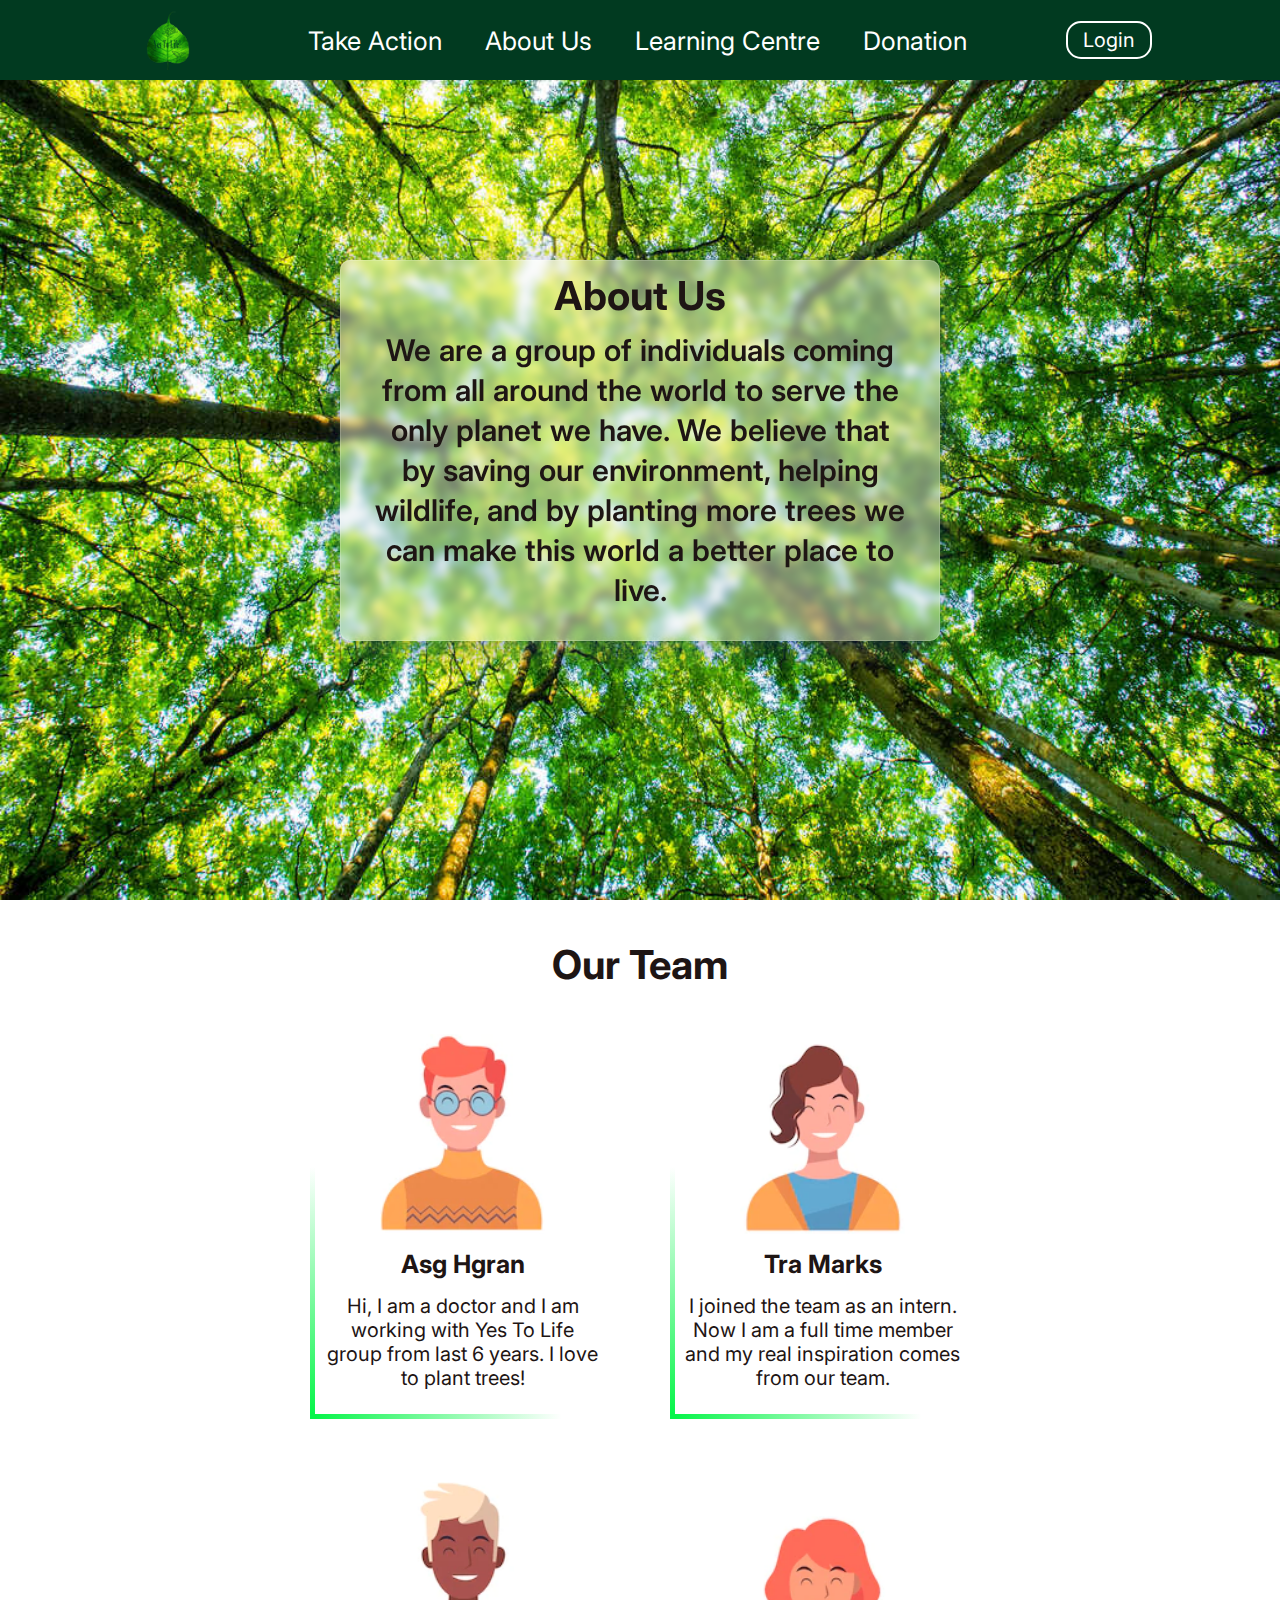
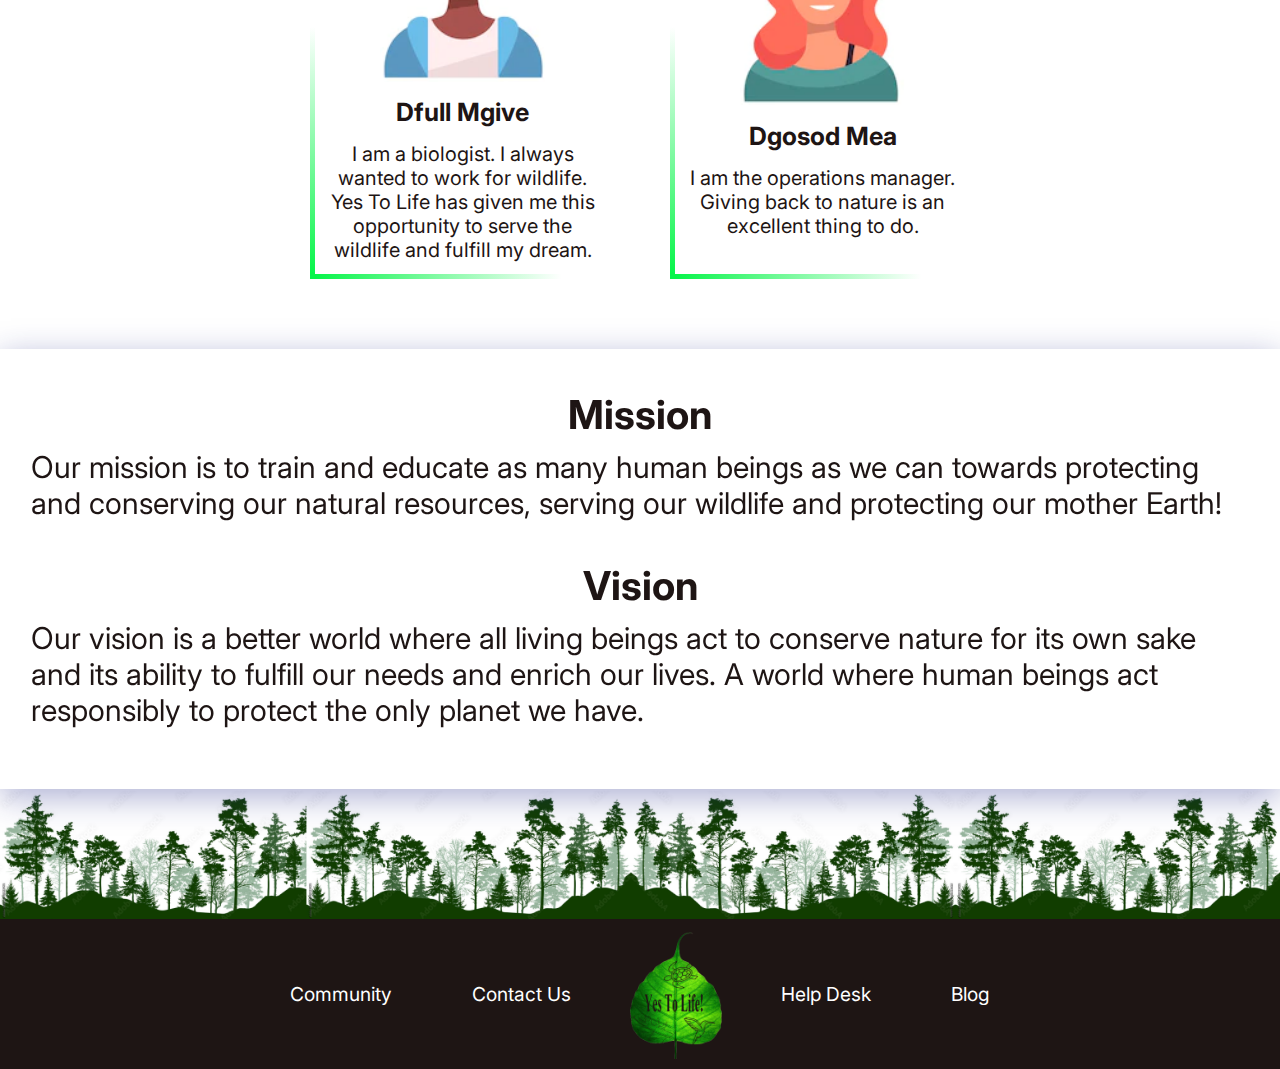
==== aboutUs.html @ 3ca6a57f "third commit with new pages take action and about us" ====
<!DOCTYPE html>
<html lang="en">
<head>
    <meta charset="UTF-8">
    <meta http-equiv="X-UA-Compatible" content="IE=edge">
    <meta name="viewport" content="width=device-width, initial-scale=1.0">
    <title>Yes To Life!/About Us</title>
    <link rel="stylesheet" href="styles.css"/>
    <!-- Inter font -->
    <link rel="preconnect" href="https://fonts.googleapis.com">
    <link rel="preconnect" href="https://fonts.gstatic.com" crossorigin>
    <link href="https://fonts.googleapis.com/css2?family=Inter:wght@300;400;500;600;700;800;900&display=swap" rel="stylesheet"> 
</head>
<body>
    <header>
        <div class="logo">
            <a href="index.html"><img src="images/logo.png" alt="leaf logo"/></a>
        </div>
        <nav>
            <ul id="links">
                <li><a href="takeAction.html">Take Action</a></li>
                <li><a href="aboutUs.html">About Us</a></li>
                <li><a href="#">Learning Centre</a></li>
                <li><a href="#">Donation</a></li>
                <img src="images/close.png" alt="close icon" onclick="closeMenu()"/>     
            </ul>
            <img src="images/open.png" alt="open icon" onclick="openMenu()"/>
        </nav>    
        <button class="loginBtn">Login</button>
    </header>
        <section class="aboutContent">
            <div class="about">
            <h1>About Us</h1>
            <p>We are a group of individuals coming from all around the world to serve the only planet we have. We believe that by saving our environment, helping wildlife, and by planting more trees we can make this world a better place to live.</p>
           </div>
        </section>
        <section class="ourTeam">
            <h2 class="teamHeading">Our Team</h2>
            <div class="teamCards">
                <div class="teamCard">
                    <img src="images/avatar1.png" alt="image of an employee"/>
                    <div class="teamContent">
                        <h3>Asg Hgran</h3>
                        <p>Hi, I am a doctor and I am working with Yes To Life group from last 6 years. I love to plant trees!</p>
                    </div>
                </div>
                <div class="teamCard">
                    <img src="images/avatar2.png" alt="image of an employee"/>
                    <div class="teamContent">
                        <h3>Tra Marks</h3>
                        <p>I joined the team as an intern. Now I am a full time member and my real inspiration comes from our team.</p>
                    </div>
                </div>
                <div class="teamCard">
                    <img src="images/avatar3.png" alt="image of an employee"/>
                    <div class="teamContent">
                        <h3>Dfull Mgive</h3>
                        <p>I am a biologist. I always wanted to work for wildlife. Yes To Life has given me this opportunity to serve the wildlife and fulfill my dream.</p>
                    </div>
                </div>
                <div class="teamCard">
                    <img src="images/avatar4.png" alt="image of an employee"/>
                    <div class="teamContent">
                        <h3>Dgosod Mea</h3>
                        <p>I am the operations manager. Giving back to nature is an excellent thing to do. </p>
                    </div>
                </div>
            </div> 
        </section>
        <section class="missionContent">
            <div class="mission">
                <h1>Mission</h1>
                <p>Our mission is to train and educate as many human beings as we can towards protecting and conserving our natural resources, serving our wildlife and protecting our mother Earth!</p>
                <h1>Vision</h1>
                <p>Our vision is a better world where all living beings act to conserve nature for its own sake and its ability to fulfill our needs and enrich our lives. A world where human beings act responsibly to protect the only planet we have.</p>
            </div>
        </sections>
      
       
    
    
    

    <div class="bottomTrees">
        <img src="images/trees.png" alt="trees in a row"/>
    </div>
      <footer>
              <ul class="footerLinks">
                  <li><a href="#">Community</a></li>
                  <li><a href="#">Contact Us</a></li>
              </ul>
              <div class="footerLogo">
                  <a href="#"><img src="images/logo.png" alt="leaf logo"/></a>
              </div>
              <ul class="footerLinks">
                  <li><a href="#">Help Desk</a></li>
                  <li><a href="#">Blog</a></li>
              </ul>
      </footer>
      
<script src="/main.js"></script>

  </body>
  </html>
---- styles.css ----
*{
    margin: 0;
    padding: 0;
    box-sizing: border-box;
    font-family: "inter", serif, sans-serif;
}
li{
    list-style: none;
}
/* Variables */
:root{
    font-size: 62.5%;
    --cardinGreen: #013A20;
    --white: #FFFFFF;
    --brightGreen: #56CD05;
    --cocoaBrown: #1E1514;
    --cream: #ECD5BB;
    --malachite: #06F549;
}
body{
    overflow-x: hidden;
}
header{
    width: 100%;
    height: 80px;
    padding: 30px 10%;
    background-color: var(--cardinGreen);
    display: flex;
    justify-content: space-between;
    align-items: center;  
    position: fixed;
    z-index: 1000;
}
.logo{
    width: 60px;
    height: 60px;
    border-radius: 50%;
    transition: all 0.8s ease-in-out;
    margin: 0 1rem;
    flex-shrink: 0;
}
.logo img{
    width: 100%;
    height: 100%;
    object-fit: cover;
    cursor: pointer;
}
.logo:hover{
    transform: scale(1.1);
    box-shadow: 0 0 80px 3px #62f458;
    background-color: var(--white);
}
nav ul li{
    display: inline-block;
    padding: 0 2rem;    
}
.links{
    align-items: center;
}
a{
    color: var(--white);
    font-size: clamp(16px, 2vw, 26px);
    text-decoration: none;
    cursor: pointer;
    position: relative;
}
header ul li a::before{
    content: "";
    width: 0;
    height: 5px;
    position: absolute;
    top: 120%;
    left: 0;
    background-color: var(--white);
    transition: all 0.5s;
}
header ul li a::after{
    content: "";
    width: 0;
    height: 5px;
    position: absolute;
    top: 120%;
    right: 0;
    background-color: var(--brightGreen);
    transition: all 0.5s;
}
ul li a:hover:before{
    width: 50%;
    transform: translateX(100%);
}
ul li a:hover:after{
    width: 50%;
    transform: translateX(-100%);
}
button{
    background-color: var(--cardinGreen);
    color: var(--white);
    font-size: clamp(16px, 2vw, 30px);
    padding: 0.5rem 1.5rem;
    border: 2px solid white;
    border-radius: 1.5rem;
    cursor: pointer;
    transition: all 0.3s ease-in-out;
}
button:hover{
    background-color: var(--white);
    color: var(--cardinGreen);
    border: 2px solid var(--cardinGreen);
}
.container{
    display: flex;
    justify-content: center;
    align-items: center;
    width: 100vw;  
}
.videoContainer{
    display: flex;
    justify-content: center;
    align-items: center;
    padding: 0;
    width: 100%;
    height: 100%;
    padding-top: 80px;
    overflow-x: hidden;
}
.videoContainer iframe{
    margin: 0 auto;
    width: 100%;
    height: 80vh;
    object-fit: cover;
    overflow-x: hidden;
}

.stories{
    display: flex;
    justify-content: center;
    align-items: center;
    flex-wrap: wrap;
    margin-top: 10rem;
}
.card{
    width: 500px;
    height: 350px;
    background-color: var(--cocoaBrown);
    position: relative;
    margin: 20px;
    box-shadow: rgba(0, 0, 0, 0.45) 0px 25px 20px -20px;
    cursor: pointer;
}
.content{
    position: absolute;
    width: 80%;
    height: 80px;
    overflow: hidden;
    bottom: 0;
    left: 10%;
    background-color: var(--white);
    text-align: center;
    transition: 0.5s;
}
.content h3{
    font-size: 2rem;
    margin: 25px;
}
.content p{
    width: 80%;
    margin: 10px auto;
    font-size: 1.6rem;
    opacity: 0;
    transition: 0.5s;
}
.card:hover .content{
    width: 100%;
    height: 100%;
    left: 0%;
}
.card:hover p{
    opacity: 1;
    transition-delay: 0.5s;
}
.content a{
    color: var(--cardinGreen);
}
.card img{
    width: 100%;
    height: 100%;
    object-fit: cover;
    transition: 0.5s;
}
.card:hover img{
    opacity: 0;
}
.joinUs{
    display: flex;
    flex-direction: column;
    align-items: center;
    justify-content: center;
    margin: 50px;
}
.headingJoin{
    font-size: 3rem;
    padding: 2rem;
    margin-bottom: 3rem;
}
.joinUsContainer{
    display: flex;
    flex-direction: row;
    justify-content: center;
    align-items: center;
    flex-wrap: wrap;   
}
.leftText, .imgRight{
    width: 500px;
    height: 500px;
}
.leftText{
    display: flex;
    flex-direction: column;
    align-items: center;
    justify-content: center;
}
.leftText p{
    font-size: 2rem;
    padding: 2rem;
    margin: 3rem;
}
.imgRight img{
    width: 100%;
    height: 100%;
    object-fit: cover;
    box-shadow: rgba(0, 0, 0, 0.4) 0px 30px 90px;
}

.carousel{
    overflow: hidden;
}
.carousel figure{
    position: relative;
    width: 500%;
    height: auto;
    margin: 0;
    left: 0;
    animation: 15s slider infinite;
}
.carousel figure img{
    width: 20%;
    height: 100%;
    float: left;
    object-fit: cover;
}
@keyframes slider{
    0%{
        left: 0;
    }
    20%{
        left: 0;
    }
    25%{
        left: -100%;
    }
    45%{
        left: -100%;
    }
    50%{
        left: -200%;
    }
    70%{
        left: -200%;
    }
    75%{
        left: -300%;
    }
    95%{
        left: -300%;
    }
    100%{
        left: -400%;
    }
}
.trainingSection{
    display: flex;
    flex-direction: column;
    justify-content: center;
    align-items: center;
}
.trainingSection h2{
    font-size: 3rem;
    margin-top: 4rem;
}
.trainingLinks{
    display: flex;
    justify-content: center;
    align-items: center;
    flex-wrap: wrap;
    width: 90%;
    margin: 10px auto;
}
.trainingCard{
    width: 280px;
    height: 160px;
    position: relative;
    overflow: hidden;
    transform: all 0.5s ease-in;
    margin: 4rem;
    border-radius: 0.5rem;
    box-shadow: rgba(0, 0, 0, 0.3) 0px 19px 38px, rgba(0, 0, 0, 0.22) 0px 15px 12px;
}
.trainingCard img{
    width: 100%;
    height: 100%;
    object-fit: cover;
    transform: all 0.5s ease-in;
}
.trainingContent{
    position: absolute;
    left: 0;
    top: 0;
    width: 100%;
    height: 100%;
    display: flex;
    flex-direction: column;
    justify-content: center;
    align-items: center;
    color: white;
    opacity: 0;
    background: rgba(0, 0, 0, 0);
    transform: all 0.5s ease-in;
}
.trainingContent p{
    font-size: 1.6rem;
    color: white;
    padding: 5% 10%;
}
.trainingContent button{
    font-size: 1.6rem;
}
.trainingCard:hover .trainingContent{
    opacity: 1;
    background: rgba(0, 0, 0, 0.8);
}
.trainingCard:hover img{
    transform: scale(1.3) rotate(10deg);
}
.subscribeSection{
    display: flex;
    justify-content: center;
    align-items: center;
    margin: 3rem 0;
}
.formVideoContainer{
    width: 40rem;
    height: 40rem;  
    padding: 0; 
    overflow: hidden;
    margin: 0;

}
.formVideoContainer img{
    width: 100%;
    height: 100%;
    object-fit: cover;
    object-position: center;
    margin: 0;
}
.formContainer{
    width: 60rem;
    height: 50rem;
    display: flex;
    flex-direction: column;
    justify-content: center;
    align-items: center;
    background-color: var(--cream);
    margin: 0;
    position: relative;
}
.formContainer h2{
    padding: 4rem;
    font-size: 3rem;
    position: absolute;
    top: 5%;
}
.formContainer form{
    position: relative;
    width: 60%;
    margin-top: 30px;
}

.inputBox{
    position: relative;
    width: 100%;
}
.inputValue{
    width: 100%;
    height: 40px;
    margin: 10px 0;
    padding: 3rem;
    border-radius: 5px;
    font-size: 3rem;
    outline: none;
    border: 2px solid var(--cardinGreen);
    transition: all 0.6s;
}
.inputBox label{
    font-size: 2rem;
    position: absolute;
    left: 15px;
    top:15px;
    transition: all 0.6s;
}

.inputValue:focus ~ label,
.inputValue:not(:placeholder-shown).inputValue:not(:focus) ~ label
{
    color: var(--white);
    font-size: 1.5rem;
    top: 4px;
    background-color: var(--cardinGreen);
    padding: 0 5px;
    letter-spacing: 0.2rem; 
}
.inputBox input:focus{
    border-color: var(--brightGreen);
}
.formBtn{
    background-color: var(--cardinGreen);
    color: var(--white);
    width: 16rem;
    font-size: clamp(16px, 2vw, 30px);
    padding: 0.5rem 1.5rem;
    border: 2px solid white;
    border-radius: 1.5rem;
    margin: 10px 100px 0;
    cursor: pointer;
    transition: all 0.3s ease-in-out;
}
.formBtn:hover{
    background-color: var(--white);
    color: var(--cardinGreen);
    border: 2px solid var(--cardinGreen);
}
.bottomTrees{
    width: 100vw;
    height: auto;
    margin-bottom: -5px;
}
.bottomTrees img{
    width: 100%;
    height: 100%;
}
footer{
    display: flex;
    justify-content: center;
    align-items: center;
    background-color: var(--cocoaBrown);
    width: 100%;
    height: 15rem;
    bottom: 0;
}
.footerLinks{
    display: flex;
    flex-direction: row;   
}
footer ul li a{
        color: var(--white);
        font-size: clamp(16px, 1.5vw, 20px);
        text-decoration: none;
        cursor: pointer;
        position: relative;
        padding: 0 4rem;
}
.footerLogo{
    width: 13rem;
    height: 13rem;
    flex-shrink: 0;
}
.footerLogo img{
    width: 100%;
    height: 100%;
    object-fit: cover;
    transition: all 0.5s ease-in-out;
    border-radius: 50%;
}
.footerLogo img:hover{
    transform: scale(1.1);
    box-shadow: 0 0 80px 3px #62f458;
    background-color: var(--white);
}
nav img{
    display: none;
}

@media only screen and (max-width: 910px) {
    header{
        /* display: flex;
        justify-content: space-between;
        align-items: center; */
    }
    .logo{
        position: absolute;
        left: 50%;
        right: 50%;
        top: 0;
    }
    nav ul{
        position: fixed;
        top: 0;
        right: 0;
        width: 100%;
        height: 100vh;
        background-color: var(--cardinGreen);
        padding: 6rem;
        transition: all 0.5s ease-in-out;
     }
    nav ul li, .loginBtn{
        display: block;
        text-align: center;
        margin: 50px;
        border-bottom: 2px solid var(--white);
     }
     nav ul li a{
        box-shadow: rgba(0, 0, 0, 0.4) 0px 30px 90px;
     }
     nav img{
        display: block;
        width: 30px;
        cursor: pointer;
        }
    nav ul img{
        position: absolute;
        top: 30px;
        left: 30px;
    }
    .loginBtn{
        position: absolute;
        top: -30px;
        right: 1px;
    }
}

@media only screen and (max-width: 768px){
    footer{
        display: flex;
        flex-direction: column;
        height: auto;
        position: relative;
        bottom: 0;
    }
    .footerLinks li {
        padding: 2rem 0;
    }
    .footerLinks{
        display: flex;
        flex-direction: column;
        align-items: center;
    }
    .footerLogo{
        order: -1;
    }
}


/* ----------------------Take Action Page Styling----------------------
-------------------------------------------------------------------- */
.volunteer{
    padding-top: 12rem;
}
.volunteer h1, .intern h1{
    font-size: 4rem;
    text-align: center;
    color: var(--cocoaBrown);
}
.volunteerCards, .internCards{
    display: flex;
    justify-content: center;
    align-items: center;
    flex-wrap: wrap;
    
}
.volunteerCard, .internCard{
    width: 300px;
    height: 400px;
    position: relative;
    overflow: hidden;
    margin: 2rem;
    cursor: pointer;
 
}
.volunteerCard img, .internCard img{
    width: 100%;
    height: 100%;
    object-fit: cover;
    object-position: center;
}
.volunteerContent, .internContent{
    width: 100%;
    height: 70px;
    position: absolute;
    background-color: var(--cardinGreen);
    bottom: 0;
    transition: all 0.3s ease-in;
}
.volunteerContent h3, .internCard h3{
    font-size: 3rem;
    color: var(--white);
    text-align: center;
    padding: 1.3rem;
}
.volunteerContent p, button{
    font-size: 2rem;
    visibility: hidden;
    opacity: 0;
    text-align: center;
}
.internContent p, button{
    font-size: 2rem;
    visibility: hidden;
    opacity: 0;
    text-align: center;
}
.volunteerBtn{
    margin-left: 8rem;
    text-align: center;
    margin-top: 2rem;
}
.volunteerCard:hover .volunteerContent{
    height: 50%;
    background-color: var(--cocoaBrown);
}
.volunteerCard:hover p, button{
    visibility: visible;
    opacity: 1;
    color: var(--white);
}
.intern{
    padding-top: 9rem;
}
.internCard:hover .internContent{
    height: 50%;
    background-color: var(--cocoaBrown);
}
.internCard:hover p, button{
    visibility: visible;
    opacity: 1;
    color: var(--white);
}
.communityServices{
    padding-top: 9rem;
    padding-bottom: 5rem;
}
.communityServices h2{
    text-align: center;
    font-size: 4rem;
    color: var(--cocoaBrown);
}
.communityCards{
    display: flex;
    justify-content: center;
    align-items: center;
    flex-wrap: wrap;
}
.communityCard{
    width: 250px;
    height: 300px;
    border: 4px solid var(--malachite);
    border-radius: 20px;
    margin: 30px;
    filter: grayscale(1);
    cursor: pointer;
}
.communityCard p{
    font-size: 2rem;
    text-align: center;
    margin-top: 30px;
    margin-bottom: 10px;
    font-weight: 500;
    color: gray;
    
}
.communityCard img{
    width: 100%;
    height: 70%;
    object-fit: contain;
    opacity: 1;
    filter:grayscale(1);
    transition: filter 0.3s;
}

.communityCard:hover img{
    filter: grayscale(0);
}
.communityCard:hover p{
    color: var(--brightGreen);
    filter:grayscale(0);
}
.communityCard:hover{
    filter: grayscale(0);
}

/* ----------------------About Us Page Styling----------------------
-------------------------------------------------------------------- */
/* body{
    perspective: 10px;
    overflow-x: hidden;
    height: 100vh;
    overflow-y: auto;
}
.aboutSection{
    position: relative;
    display: flex;
    justify-content: center;
    align-items: center;
    width: 100%;
    height: 100vh;
    
    overflow: hidden;
}

.aboutBg{
    position: absolute;
    top: 0;
    left: 0;
    width: 100%;
    height: 100%;
    object-fit: cover;
    pointer-events: none;
}
    
.aboutSection h1, p{
    color: var(--white);
    font-size: 4rem;
    z-index: 1;
} */

.aboutContent{
    width: 100%;
    min-height: 100vh;
    background-image: url(images/about.jpg);
    background-size: 100% 100%;
    background-attachment: fixed;
    display: flex;
    justify-content: center;
    align-items: center;
    flex-direction: column;
}
.about{
    width: 600px;
    background: rgba( 255, 255, 255, 0.4 );
    box-shadow: 0 8px 32px 0 rgba( 31, 38, 135, 0.37 );
    backdrop-filter: blur( 4px );
    -webkit-backdrop-filter: blur( 4px );
    border-radius: 10px;
    border: 1px solid rgba( 255, 255, 255, 0.18 );
}

.about h1{
    color: var(--cocoaBrown);
    padding: 10px;
    text-align: center;
    font-size: 4rem;
}
.about p{
    padding: 0 30px 30px;
    font-size: 3rem;
    text-align: center;
    font-weight: 600;
    word-spacing: 1px;
    line-height: 40px;
    color: var(--cocoaBrown);
} 
.missionContent{
    width: 100%;
    min-height: 600px;
    background-image: url(images/big\ leaf.jpg);
    background-size: 100% 100%;
    background-attachment: fixed;   /*remember to remove fixed and make it scroll in mobile*/
    display: flex;
    justify-content: center;
    align-items: center;
    flex-direction: column;
}
.mission{
    background: rgba( 255, 255, 255, 0.03 );
    box-shadow: 0 8px 32px 0 rgba( 31, 38, 135, 0.37 );
    backdrop-filter: blur( 4px );
    -webkit-backdrop-filter: blur( 4px );
    border: 1px solid rgba( 255, 255, 255, 0.18 );
    padding: 3rem 0;
}
.missionContent h1{
    color: var(--cocoaBrown);
    padding: 10px;
    text-align: center;
    font-size: 4rem;
}

.missionContent p{
    padding: 0 30px 30px;
    font-size: 3rem;
    color: var(--cocoaBrown);
}
.ourTeam{
    display: flex;
    flex-direction: column;
    justify-content: center;
    align-items: center;
    padding: 4rem 0;
}
.teamHeading{
    text-align: center;
    font-size: 4rem;
    color: var(--cocoaBrown);
}
.teamCards{
    display: flex;
    justify-content: center;
    align-items: center;
    flex-wrap: wrap;
    width: 70%;
}
.teamCard{
    width: 300px;
    height: 400px;
    margin: 3rem;
    display: flex;
    justify-content: center;
    align-items: center;
    flex-direction: column;
    align-self: flex-start;
    border-inline-start: 5px solid;
    border-block-end: 5px solid;
    border-image-source: radial-gradient(circle at bottom left, var(--malachite), transparent 50%);
    border-image-slice: 1;
    padding: 10px;
    transition: all 0.6s ease-in-out;
    cursor: pointer;
}
.teamCard:hover{
    border-image-source: radial-gradient(circle at bottom left, var(--malachite), transparent 80%);
}
.teamContent{
    display: flex;
    justify-content: center;
    align-items: center;
    flex-direction: column;
}
.teamCard img{
    width: 60%;
    height: 200px;
    object-fit: cover;
}
.teamContent h3{
    font-size: 2.5rem;
    padding: 1.5rem;
    color: var(--cocoaBrown);
}
.teamContent p{
    font-size: 2rem;
    padding: 0 0 1rem;
    text-align: center;
    color: var(--cocoaBrown);
}
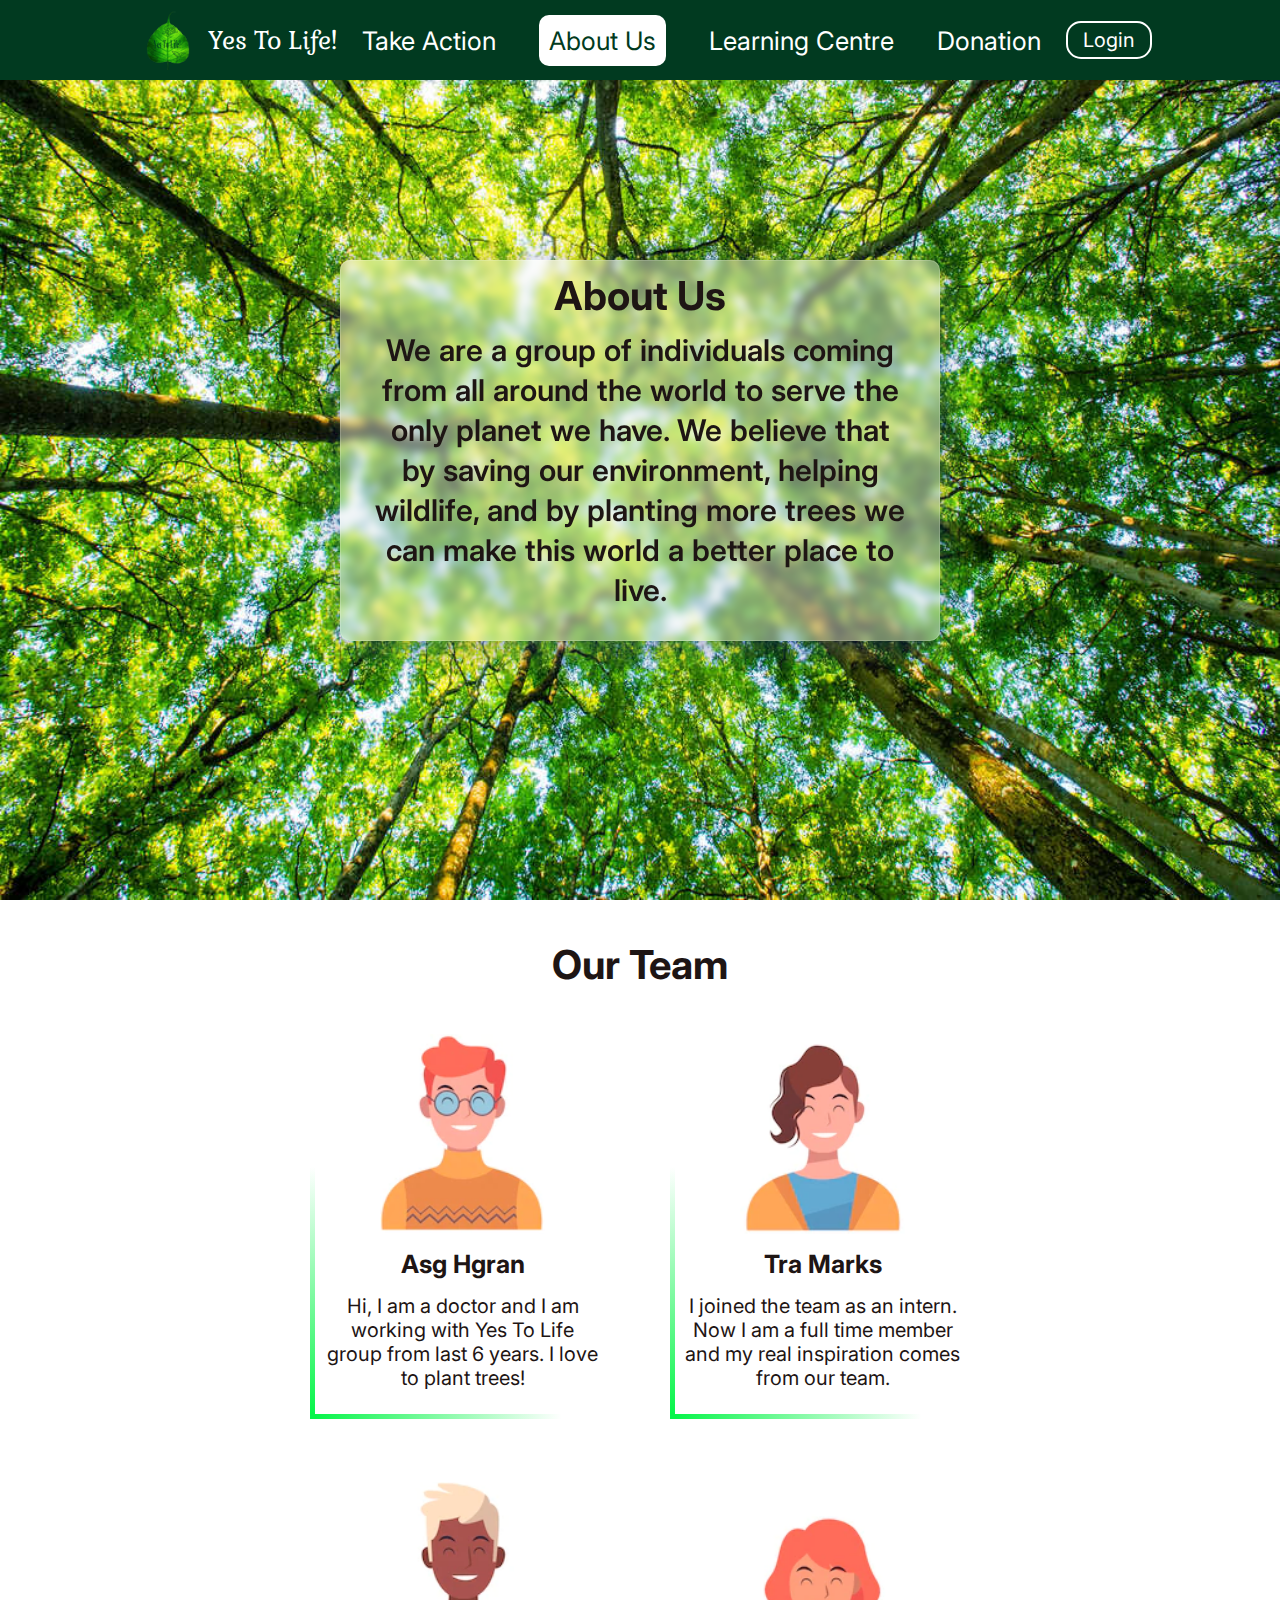
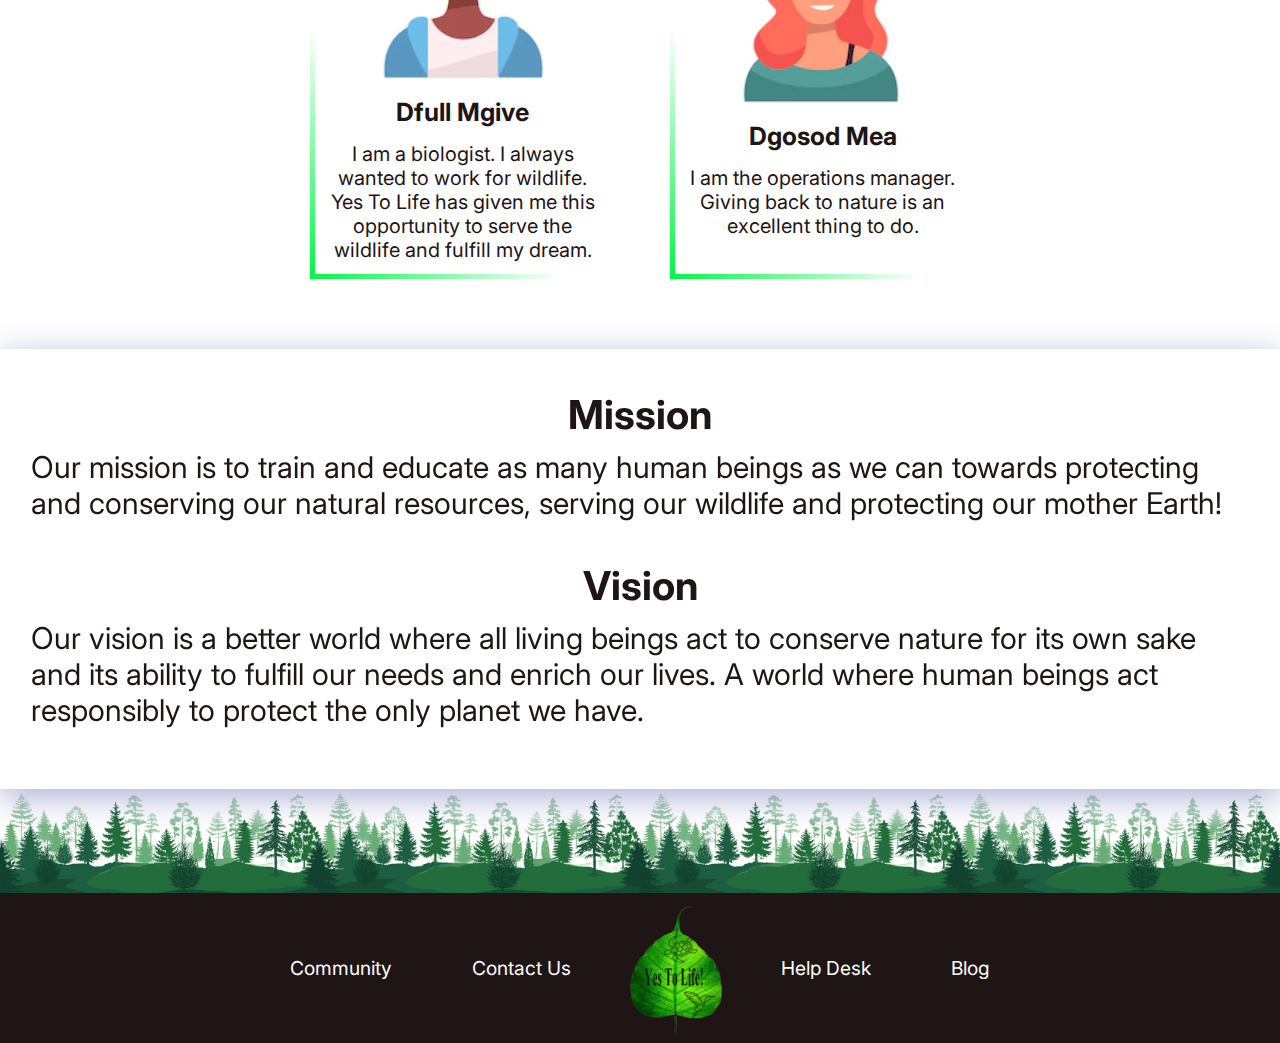
==== commit fdbfce77: "final submission commit" ====
--- a/aboutUs.html
+++ b/aboutUs.html
@@ -10,23 +10,35 @@
     <link rel="preconnect" href="https://fonts.googleapis.com">
     <link rel="preconnect" href="https://fonts.gstatic.com" crossorigin>
     <link href="https://fonts.googleapis.com/css2?family=Inter:wght@300;400;500;600;700;800;900&display=swap" rel="stylesheet"> 
+    <!--Gabriel font-->
+    <link rel="preconnect" href="https://fonts.googleapis.com">
+    <link rel="preconnect" href="https://fonts.gstatic.com" crossorigin>
+    <link href="https://fonts.googleapis.com/css2?family=Gabriela&family=Inter:wght@300;400&display=swap" rel="stylesheet"> 
+    <link rel="preconnect" href="https://fonts.googleapis.com">
+    <link rel="preconnect" href="https://fonts.gstatic.com" crossorigin>
+    <link href="https://fonts.googleapis.com/css2?family=Gabriela&family=Inter:wght@300;400;800&display=swap" rel="stylesheet"> 
+    <!--Favicon-->
+    <link rel="Shortcut Icon" type="image/png" href="images/leafLogo.png"/>
 </head>
 <body>
     <header>
-        <div class="logo">
-            <a href="index.html"><img src="images/logo.png" alt="leaf logo"/></a>
+        <div class="logoImgandText">
+            <div class="logo">
+                <a href="index.html"><img src="images/logo.png" alt="leaf logo"/></a>
+            </div>
+            <span id="yesToLife"><a href="index.html">Yes To Life!</a></span>
         </div>
         <nav>
             <ul id="links">
                 <li><a href="takeAction.html">Take Action</a></li>
                 <li><a href="aboutUs.html">About Us</a></li>
-                <li><a href="#">Learning Centre</a></li>
-                <li><a href="#">Donation</a></li>
+                <li><a href="learning.html">Learning Centre</a></li>
+                <li><a href="donation.html">Donation</a></li>
                 <img src="images/close.png" alt="close icon" onclick="closeMenu()"/>     
             </ul>
             <img src="images/open.png" alt="open icon" onclick="openMenu()"/>
         </nav>    
-        <button class="loginBtn">Login</button>
+        <button class="loginBtn" onclick="window.location.href='login.html';">Login</button>
     </header>
         <section class="aboutContent">
             <div class="about">
@@ -82,7 +94,7 @@
     
 
     <div class="bottomTrees">
-        <img src="images/trees.png" alt="trees in a row"/>
+        <img src="images/treeline1.png" alt="trees in a row"/>
     </div>
       <footer>
               <ul class="footerLinks">
@@ -90,11 +102,11 @@
                   <li><a href="#">Contact Us</a></li>
               </ul>
               <div class="footerLogo">
-                  <a href="#"><img src="images/logo.png" alt="leaf logo"/></a>
+                  <a href="index.html"><img src="images/logo.png" alt="leaf logo"/></a>
               </div>
               <ul class="footerLinks">
-                  <li><a href="#">Help Desk</a></li>
-                  <li><a href="#">Blog</a></li>
+                  <li><a href="help.html">Help Desk</a></li>
+                  <li><a href="inspirations.html">Blog</a></li>
               </ul>
       </footer>
       
--- a/styles.css
+++ b/styles.css
@@ -3,6 +3,7 @@
     padding: 0;
     box-sizing: border-box;
     font-family: "inter", serif, sans-serif;
+    scroll-behavior: smooth;
 }
 li{
     list-style: none;
@@ -31,6 +32,11 @@
     position: fixed;
     z-index: 1000;
 }
+.logoImgandText{
+    display: flex;
+    align-items: center;
+    justify-content: center;
+}
 .logo{
     width: 60px;
     height: 60px;
@@ -50,12 +56,23 @@
     box-shadow: 0 0 80px 3px #62f458;
     background-color: var(--white);
 }
+#yesToLife a{
+    font-family: "gabriela", serif, sans-serif;
+    color: var(--white);
+    font-size: 2.5rem;
+}
 nav ul li{
     display: inline-block;
     padding: 0 2rem;    
 }
 .links{
     align-items: center;
+}
+nav ul li a.active{
+    color: var(--cardinGreen);
+    background-color: var(--white);
+    padding: 10px;
+    border-radius: 10px;
 }
 a{
     color: var(--white);
@@ -92,7 +109,7 @@
     width: 50%;
     transform: translateX(-100%);
 }
-button{
+button, #readStoriesBtn{
     background-color: var(--cardinGreen);
     color: var(--white);
     font-size: clamp(16px, 2vw, 30px);
@@ -130,13 +147,24 @@
     object-fit: cover;
     overflow-x: hidden;
 }
-
+.inspirationalStories{
+
+}
+.inspirationalStories h1 a{
+    color: var(--cocoaBrown);
+    font-size: 4rem;
+    text-align: center;
+}
+.inspirationalStories a{
+    color: var(--cocoaBrown);
+    text-decoration: none;
+}
 .stories{
     display: flex;
     justify-content: center;
     align-items: center;
     flex-wrap: wrap;
-    margin-top: 10rem;
+    margin-top: 5rem;
 }
 .card{
     width: 500px;
@@ -287,6 +315,10 @@
     font-size: 3rem;
     margin-top: 4rem;
 }
+.trainingSection h2 a{
+    font-size: 4rem;
+    color: var(--cocoaBrown);
+}
 .trainingLinks{
     display: flex;
     justify-content: center;
@@ -353,7 +385,6 @@
     padding: 0; 
     overflow: hidden;
     margin: 0;
-
 }
 .formVideoContainer img{
     width: 100%;
@@ -496,10 +527,11 @@
         align-items: center; */
     }
     .logo{
-        position: absolute;
+        /* position: absolute;
         left: 50%;
         right: 50%;
-        top: 0;
+        top: 0; */
+        display: none;
     }
     nav ul{
         position: fixed;
@@ -533,7 +565,7 @@
     .loginBtn{
         position: absolute;
         top: -30px;
-        right: 1px;
+        right: 20%;
     }
 }
 
@@ -698,38 +730,6 @@
 
 /* ----------------------About Us Page Styling----------------------
 -------------------------------------------------------------------- */
-/* body{
-    perspective: 10px;
-    overflow-x: hidden;
-    height: 100vh;
-    overflow-y: auto;
-}
-.aboutSection{
-    position: relative;
-    display: flex;
-    justify-content: center;
-    align-items: center;
-    width: 100%;
-    height: 100vh;
-    
-    overflow: hidden;
-}
-
-.aboutBg{
-    position: absolute;
-    top: 0;
-    left: 0;
-    width: 100%;
-    height: 100%;
-    object-fit: cover;
-    pointer-events: none;
-}
-    
-.aboutSection h1, p{
-    color: var(--white);
-    font-size: 4rem;
-    z-index: 1;
-} */
 
 .aboutContent{
     width: 100%;
@@ -858,4 +858,786 @@
     padding: 0 0 1rem;
     text-align: center;
     color: var(--cocoaBrown);
-}+}
+
+/* ----------------------Inspirational stories Page Styling------------
+-------------------------------------------------------------------- */
+.inspirationalStories{
+    padding-top: 100px;
+    color: var(--cocoaBrown);
+    text-align: center;
+    font-size: 4rem;
+    padding-bottom: 40px;
+}
+.story{
+    padding-top: 40px;
+    display: flex;
+    justify-content: center;
+    align-items: center;
+    flex-direction: column;
+    background-color: var(--cardinGreen);
+    margin-bottom: 100px;
+}
+.story h3{
+    color: var(--white);
+    font-size: 2.5rem;
+    padding: 10px;
+}
+.storyContent{
+    width: 60%;
+    height: 500px;
+    display: flex;
+    justify-content: center;
+    align-items: center;
+    
+}
+.storyContent p{
+    color: var(--white);
+    font-size: 2rem;
+    padding: 5px 50px;
+    width: 700px;
+   
+}
+.imgContainer{
+    position: relative;
+    width: 500px;
+    height: 500px;
+    box-shadow: rgba(100, 100, 111, 0.2) 0px 7px 29px 0px;
+    
+}
+.imgContainer img{
+    width: 100%;
+    height: 100%;
+    object-fit: cover;
+    position: absolute;
+    top: 70px;
+    right: 0;
+    z-index: 100;
+    pointer-events: none;
+    border-inline: 3px solid var(--white);
+    border-block-start: 3px solid var(--white);
+    border-block-end: 3px solid var(--cardinGreen);
+    border-radius: 10px;
+}
+
+
+/* ----------------------Donation Page Styling-----------------------
+-------------------------------------------------------------------- */
+.full-landing-image{
+    width: 100%;
+    height: 100vh;
+    background: url('https://i.postimg.cc/J07vSC9q/hero-background.jpg') no-repeat center;
+    background-size: cover;
+  }
+.donationForm{
+    width: 100vw;
+    height: 100vh;
+    background-image:linear-gradient(rgba(0,0,0,0.5), rgba(0,0,0,0.5)), url("images/bgwaterbody2.gif");
+    background-repeat: no-repeat;
+    background-size: cover;
+    position: relative;
+    display: flex;
+    justify-content: center;
+    align-items: center;
+}
+.formContainerDonation{
+    width: 60rem;
+    height: 50rem;
+    display: flex;
+    flex-direction: column;
+    justify-content: center;
+    align-items: center;
+    background: rgba( 255, 255, 255, 0.2 );
+    box-shadow: 0 8px 32px 0 rgba( 31, 38, 135, 0.37 );
+    backdrop-filter: blur( 4px );
+    -webkit-backdrop-filter: blur( 4px );
+    border-radius: 10px;
+    border: 1px solid rgba( 255, 255, 255, 0.18 );
+    margin: 0;
+    position: relative;
+}
+.formContainerDonation h2{
+    padding: 4rem;
+    font-size: 3rem;
+    position: absolute;
+    top: 0.5%;
+    color: var(--white);
+}
+.formContainerDonation form{
+    position: relative;
+    width: 60%;
+    margin-top: 30px;
+}
+
+.inputBoxDonation{
+    position: relative;
+    width: 100%;
+    height: 80px;
+}
+/* Chrome, Safari, Edge, Opera to remove arrows */
+input::-webkit-outer-spin-button,
+input::-webkit-inner-spin-button {
+  -webkit-appearance: none;
+  margin: 0;
+}
+
+/* Firefox to remove arrows*/
+input[type=number] {
+  -moz-appearance: textfield;
+}
+.inputBoxDonation:nth-child(3) {
+    width: 40%;
+    display: inline-block;
+}
+.inputBoxDonation:nth-child(4){
+    width: 50%;
+    display: inline-block;
+    margin-left: 30px;
+}
+.inputValue{
+    width: 100%;
+    height: 40px;
+    margin: 10px 0;
+    padding: 3rem;
+    border-radius: 5px;
+    font-size: 3rem;
+    outline: none;
+    border: 2px solid var(--cardinGreen);
+    transition: all 0.6s;
+}
+.inputBoxDonation label{
+    font-size: 2rem;
+    position: absolute;
+    left: 15px;
+    top:15px;
+    transition: all 0.6s;
+}
+
+.inputValue:focus ~ label,
+.inputValue:not(:placeholder-shown).inputValue:not(:focus) ~ label
+{
+    color: var(--white);
+    font-size: 1.5rem;
+    top: 4px;
+    background-color: var(--cardinGreen);
+    padding: 0 5px;
+    letter-spacing: 0.2rem; 
+}
+.inputBoxDonation input:focus{
+    border-color: var(--brightGreen);
+}
+.formBtn{
+    background-color: var(--cardinGreen);
+    color: var(--white);
+    width: 16rem;
+    font-size: clamp(16px, 2vw, 30px);
+    padding: 0.5rem 1.5rem;
+    border: 2px solid white;
+    border-radius: 1.5rem;
+    margin: 10px 100px 0;
+    cursor: pointer;
+    transition: all 0.3s ease-in-out;
+}
+.formBtn:hover{
+    background-color: var(--white);
+    color: var(--cardinGreen);
+    border: 2px solid var(--cardinGreen);
+}
+.youCanHelp{
+    padding-top: 100px;
+    color: var(--cocoaBrown);
+    font-size: 4rem;
+    text-align: center;
+}
+.helpDonate{
+    display: flex;
+    justify-content: center;
+    align-items: center;
+}
+.helpDonateContainer{
+    margin-top: 40px;
+    width: 70%;
+    text-align: center;
+    display: flex;
+    justify-content: center;
+    align-items: center;
+}
+
+
+
+
+.helpContainer1{
+    position: relative;
+    width: 500px;
+    height: 500px;
+    overflow: hidden;
+    margin-top: 100px;
+}
+.layer{
+    position: absolute;
+    top: 0;
+    left: 0;
+    width: 100%;
+    height: 100%;
+    background-size: cover;
+    background-position: center;
+}
+.layer:nth-child(1){
+    background-image:url("images/donate4.jpg");
+    width: 80%;
+    height: 100%;
+}
+.layer:nth-child(2){
+    background-image:url("images/donateRemove.png");
+    top: 100px;
+    left: 200px;
+    width: 300px;
+    height: 300px;
+}
+.layer:nth-child(3){
+    background-image:url("images/donate 2.jpg");
+    top: 400px;
+    left: 0;
+    width: 100%;
+    height: 100px;
+}
+.helpDonateContent{
+    width: 500px;
+}
+.helpDonateContent p{
+    font-size: 3rem;
+    color: var(--cocoaBrown);
+    text-align: left;
+    padding: 0 0 30px 0;
+}
+
+
+
+.helpContainer2{
+    position: relative;
+    width: 500px;
+    height: 500px;
+    overflow: hidden;
+    margin-top: 100px;
+}
+.layer2{
+    position: absolute;
+    top: 0;
+    left: 0;
+    width: 100%;
+    height: 100%;
+    background-size: cover;
+    background-position: center;
+}
+.layer2:nth-child(1){
+    background-image:url("images/trainbg2.png");
+    width: 100%;
+    height: 40%;
+}
+.layer2:nth-child(2){
+    background-image:url("images/train3.jpg");
+    top: 200px;
+    left: 200px;
+    width: 80px;
+    height: 80px;
+    z-index: -1;
+}
+.layer2:nth-child(3){
+    background-image:url("images/trainbg1.png");
+    top: 200px;
+    left: 0;
+    width: 100%;
+    height: 40%;
+}
+.helpDonateContent{
+    width: 500px;
+}
+.helpDonateContent p{
+    font-size: 3rem;
+    color: var(--cocoaBrown);
+    text-align: left;
+    padding: 0 0 30px 0;
+}
+
+hr{
+    border: 5px solid var(--cardinGreen);
+    margin: 10px;
+}
+
+.emergency{
+    display: flex;
+    justify-content: center;
+    align-items: center;
+    flex-direction: column;
+    width: 600px;
+    height: 400px;
+    margin: 20px auto;
+    border-radius: 50px;
+    background: #e0e0e0;
+    box-shadow: inset 29px 29px 58px #bebebe,
+                inset -29px -29px 58px #ffffff;
+}
+.emergency h3, .querries h3{
+    font-size: 2.5rem;
+}
+.emergency ul li{
+    list-style-type: numbers; 
+    font-size: 2rem;
+}
+
+.querries{
+    display: flex;
+    justify-content: center;
+    align-items: center;
+    flex-direction: column;
+    width: 600px;
+    height: 200px;
+    margin: 20px auto;
+    border-radius: 50px;
+    background: #e0e0e0;
+    box-shadow: inset 29px 29px 58px #bebebe,
+                inset -29px -29px 58px #ffffff;
+}
+.joinUsToday{
+    display: flex;
+    justify-content: center;
+    align-items: center;
+    flex-direction: column;
+    width: 600px;
+    height: 400px;
+    margin: 20px auto;
+    border-radius: 50px;
+    background: #e0e0e0;
+    box-shadow: inset 29px 29px 58px #bebebe,
+                inset -29px -29px 58px #ffffff;
+}
+.joinUsToday p{
+    font-size: 2.5rem;
+    text-align: center;
+}
+.helpBtns{
+    background-color: var(--cardinGreen);
+    color: var(--white);
+    font-size: clamp(16px, 2vw, 30px);
+    padding: 0.5rem 1.5rem;
+    margin-top: 10px;
+    border: 2px solid white;
+    border-radius: 1.5rem;
+    cursor: pointer;
+    transition: all 0.3s ease-in-out;
+}
+.helpBtns:hover{
+    background-color: var(--white);
+    color: var(--cardinGreen);
+    border: 2px solid var(--cardinGreen);
+}
+
+
+/* ----------------------Learning centre Page Styling-----------------------
+-------------------------------------------------------------------- */
+
+.learningCentre{
+    text-align: center;
+    font-size: 4rem;
+    padding-top: 100px;
+    color: var(--cocoaBrown);
+}
+.learningSection{
+    display: flex;
+    justify-content: center;
+    align-items: center;
+    padding: 40px 0;
+}
+.leftContentLearning{
+    width: 400px;
+}
+.leftContentLearning h3{
+    font-size: 2.5rem;
+    color: var(--cardinGreen);
+    padding: 20px 0;
+}
+.leftContentLearning p{
+    font-size: 2rem;
+    color: var(--cardinGreen);
+    padding-bottom: 20px;
+    line-height: 30px;
+}
+.rightVideoLearning{
+    width: 400px;
+    height: 250px;
+    
+}
+.rightVideoLearning video{
+    width: 100%;
+    height: 100%;
+    object-fit: cover;
+    cursor: pointer;
+}
+.leftContentLearning a{
+    background-color: var(--cardinGreen);
+    color: var(--white);
+    font-size: clamp(10px, 1vw, 20px);
+    padding: 0.5rem 1.5rem;
+    border: 2px solid white;
+    border-radius: 1.5rem;
+    cursor: pointer;
+    text-align: center;
+    transition: all 0.3s ease-in-out;
+}
+.leftContentLearning a:hover{
+    background-color: var(--white);
+    color: var(--cardinGreen);
+    border: 2px solid var(--cardinGreen);
+}
+.imageCarousel{
+    display: flex;
+    align-items: center;
+    justify-content: center;
+    min-height: 100vh;
+    background-color: #1E1514;
+    position: relative;
+}
+.imageCarousel h1{
+    color: white;
+    font-family: "gabriela", serif, sans-serif;
+   position: absolute;
+   bottom: 60px;
+   font-size: 2.5rem;
+   
+   
+   background-color: #1E1514;
+   text-shadow: rgba(209, 204, 203, 0.2) 3px 2px 3px;
+    z-index: 1000;
+}
+.box{
+    position: relative;
+    width: 200px;
+    height: 200px;
+    transform-style: preserve-3d;
+    animation: animate 30s linear infinite;
+}
+@keyframes animate{
+    0%{
+        transform: perspective(1000px) rotateY(0deg);
+    }
+    100%{
+        transform: perspective(1000px) rotateY(360deg);
+    }   
+}
+
+.box span{
+    position: absolute;
+    top: 0;
+    left: 0;
+    width: 100%;
+    height: 100%;
+    transform-origin: center;
+    transform-style: preserve-3d;
+    transform: rotateY(calc(var(--i)*45deg)) translateZ(400px);
+}
+.box span img{
+    position: absolute;
+    top: 0;
+    left: 0;
+    width: 100%;
+    height: 100%;
+    object-fit: cover;
+    cursor: pointer;
+    border-radius: 10px;
+    transition: all 1s ease-in-out;
+}
+.box span:hover img{
+    transform: translateY(-50px) scale(1.3);
+}
+
+/* ----------------------Training Page Styling-----------------------
+-------------------------------------------------------------------- */
+
+
+.trainingHeading{
+    font-size: 4rem;
+    color: var(--cardinGreen);
+    text-align: center;
+    padding-top: 100px;
+    background: rgba( 255, 255, 255, 0.5 );
+    box-shadow: 0 8px 32px 0 rgba( 31, 38, 135, 0.37 );
+    backdrop-filter: blur( 4px );
+    -webkit-backdrop-filter: blur( 4px );
+    border-radius: 10px;
+    border: 1px solid rgba( 255, 255, 255, 0.18 );
+}
+.trainingHeader{
+    display: flex;   
+}
+.trainingHeader video{
+    position: absolute;
+    top:0;
+    left: 0;
+    width: 100%;
+    height: 100%;
+    object-fit: cover;
+    filter: blur(20px);
+    z-index: -1;
+}
+.trainingHeroContainer{
+    width: 600px;
+    text-align: center;
+    margin-left: 200px;
+}
+
+.trainingTitles{
+    display: flex;
+    justify-content: center;
+    align-items: center;
+    min-height: 100vh;
+    margin: -100px 200px 0 400px;
+    z-index: -10;
+}
+.trainingTitles ul{
+    position: relative;
+    transform: skewY(-15deg);
+    
+}
+.trainingTitles ul li{
+    position: relative;
+    width: 300px;
+    list-style: none;
+    padding: 20px;
+    background: var(--malachite);
+    z-index: var(--i);
+    transition: 0.5s;
+}
+.trainingTitles ul li:hover::before{
+    background: var(--cardinGreen);
+}
+.trainingTitles ul li:hover::after{
+    background: var(--cardinGreen);
+}
+.trainingTitles ul li:hover{
+    background: var(--cardinGreen);
+    transform: translateX(-50px);
+}
+.trainingTitles ul li::before{
+    content: "";
+    position: absolute;
+    background: var(--brightGreen);
+    top:0;
+    left: -40px;
+    width: 40px;
+    transform-origin: right;
+    height: 100%;
+    transform: skewY(45deg);
+    transition: 0.5s;
+}
+.trainingTitles ul li::after{
+    content: "";
+    position: absolute;
+    background: var(--brightGreen);
+    top:-40px;
+    left: 0;
+    width: 100%;
+    height: 40px;
+    transition: 0.5s;
+    transform-origin: bottom;
+    transform: skewX(45deg);
+    transition: 0.5s;
+}
+.trainingTitles ul li a{
+    text-decoration: none;
+    color: var(--cardinGreen);
+    letter-spacing: 0.05em;
+    transition: 0.5s;
+}
+.trainingTitles ul li:hover a{
+    color: var(--white);
+}
+.trainingTitles ul li:last-child:after{
+    box-shadow: -120px 120px 20px rgba(0, 0, 0, 0.25);
+}
+.videoBoxContainer{
+    position: relative;
+    width: 100%;
+    height: 100vh;
+    margin: -650px 500px 500px 500px;   
+}
+.videoBoxContainer .cube{
+    position: absolute;
+    top:calc(50% - 200px);
+    left: calc(50% - 200px);
+    width: 200px;
+    height: 200px;
+    transform-style: preserve-3d;
+}
+.videoBoxContainer .cube div{
+    position: absolute;
+    top:0;
+    left: 0;
+    width: 100%;
+    height: 100%;
+    transform-style: preserve-3d;
+    transform: rotateX(-20deg) rotateY(25deg) translate3d(-75px, -50px, 150px);
+}
+
+.videoBoxContainer .cube div span{
+    position: absolute;
+    top:0;
+    left: 0;
+    display: block;
+    width: 100%;
+    height: 100%;
+    border: 1px solid rgba(0,0,0,0.1);
+    background: #ccc;
+}
+.videoBoxContainer .cube div span:nth-child(1){
+    transform: rotateX(0deg) translate3d(0,0,100px);
+}
+.videoBoxContainer .cube div span:nth-child(2){
+    transform: rotateY(90deg) translate3d(0,0,-100px);
+}
+.videoBoxContainer .cube div span:nth-child(2) video{
+    transform: rotateY(180deg);
+}
+.videoBoxContainer .cube div span:nth-child(3){
+    transform: rotateX(90deg) translate3d(0,0,100px);
+}
+.videoBoxContainer .cube div span video{
+    position: absolute;
+    left: 0;
+    top: 0;
+    width: 100%;
+    height: 100%;
+    object-fit: cover;
+    filter: blur(0);
+    border-radius: 10px;
+}
+.enrollLinks{
+    margin-top: -500px;
+    width: 800px;
+    margin: -500px auto 10px;
+}
+
+.enrollLinks article{
+    display: flex;
+    justify-content: space-between;
+    align-items: center;
+}
+.enrollLinks article p{
+    font-size: 2rem;
+    padding: 20px;
+}
+
+
+/* ----------------------Login Page Styling-----------------------
+-------------------------------------------------------------------- */
+
+
+ .loginBgSection{
+    display: flex;
+    justify-content: center;
+    align-items: center;
+    position: relative;
+    overflow: hidden;
+    width: 100vw;
+    height: 800px;
+    padding-top: 10px;
+    background-color: var(--cardinGreen);
+ }
+ .loginBgSection img{
+    position: absolute;
+    width: 100%;
+    height: 100%;
+    top: 0;
+    left: -80px;
+    object-fit: cover;
+ }
+ .loginForm{
+    width: 400px;
+    height: 500px;
+    background: rgba(255, 255, 255, 0.51);
+    border-radius: 16px;
+    
+    z-index: 1000;
+ }
+ 
+ .loginForm{
+    width: 55rem;
+    height: 50rem;
+    display: flex;
+    flex-direction: column;
+    justify-content: center;
+    align-items: center;
+    margin: 0;
+    position: relative;
+    background: rgba( 255, 255, 255, 0.05 );
+    box-shadow: 0 8px 32px 0 rgba( 31, 38, 135, 0.37 );
+    backdrop-filter: blur( 4px );
+    -webkit-backdrop-filter: blur( 4px );
+    border-radius: 10px;
+    border: 1px solid rgba( 255, 255, 255, 0.18 );
+}
+.loginForm h2{
+    padding: 4rem;
+    font-size: 3rem;
+    position: absolute;
+    top: 5%;
+    color: var(--white);
+}
+.loginForm form{
+    position: relative;
+    width: 70%;
+    margin-top: 30px;
+}
+
+.inputBox{
+    position: relative;
+    width: 100%;
+}
+.inputValue{
+    width: 100%;
+    height: 40px;
+    margin: 10px 0;
+    padding: 3rem;
+    border-radius: 5px;
+    font-size: 3rem;
+    outline: none;
+    border: 2px solid var(--cardinGreen);
+    transition: all 0.6s;
+}
+.inputBox label{
+    font-size: 2rem;
+    position: absolute;
+    left: 15px;
+    top:15px;
+    transition: all 0.6s;
+}
+
+.inputValue:focus ~ label,
+.inputValue:not(:placeholder-shown).inputValue:not(:focus) ~ label
+{
+    color: var(--white);
+    font-size: 1.5rem;
+    top: 4px;
+    background-color: var(--cardinGreen);
+    padding: 0 5px;
+    letter-spacing: 0.2rem; 
+}
+.inputBox input:focus{
+    border-color: var(--brightGreen);
+}
+.formBtn{
+    background-color: var(--cardinGreen);
+    color: var(--white);
+    width: 16rem;
+    font-size: clamp(16px, 2vw, 30px);
+    padding: 0.5rem 1.5rem;
+    border: 2px solid white;
+    border-radius: 1.5rem;
+    margin: 10px 100px 0;
+    cursor: pointer;
+    transition: all 0.3s ease-in-out;
+}
+.formBtn:hover{
+    background-color: var(--white);
+    color: var(--cardinGreen);
+    border: 2px solid var(--cardinGreen);
+}
